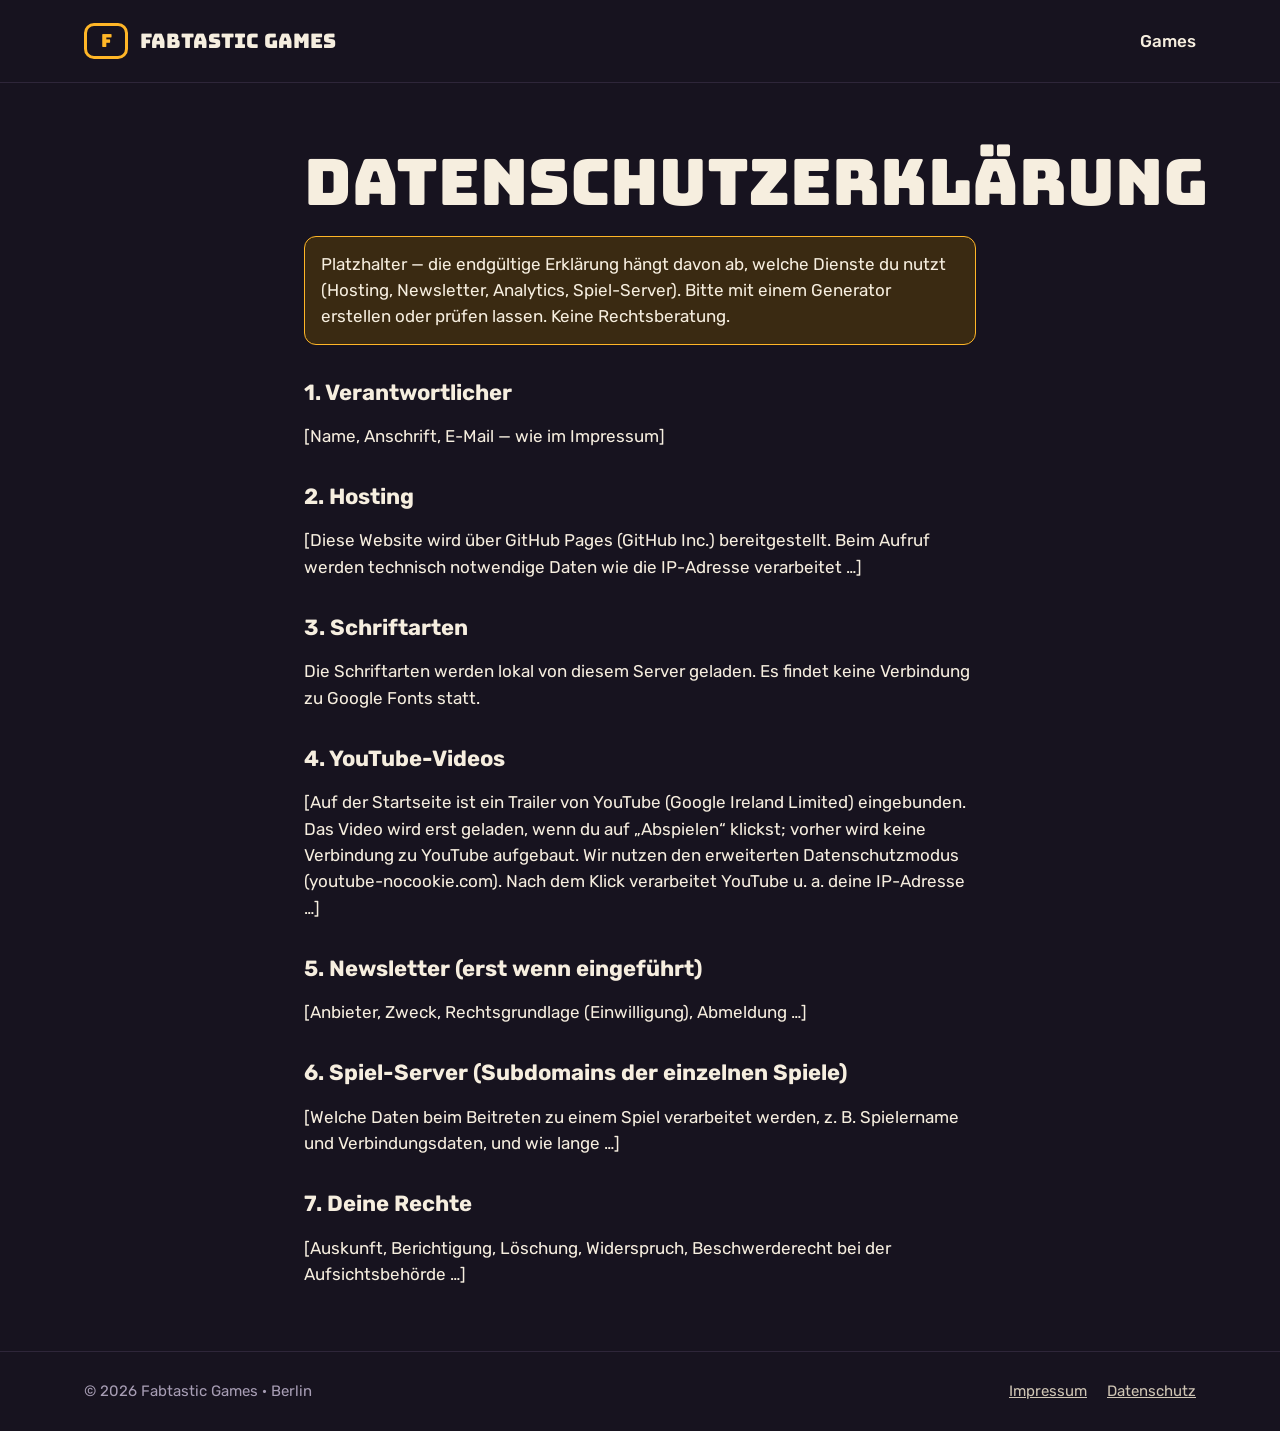
==== datenschutz.html @ beef201c "[WEBSITE] First version of the commercial website" ====
<!doctype html>
<html lang="de">
<head>
  <meta charset="utf-8">
  <meta name="viewport" content="width=device-width, initial-scale=1">
  <title>Datenschutz — Fabtastic Games</title>
  <meta name="robots" content="noindex">
  <link rel="icon" href="/assets/img/favicon.svg" type="image/svg+xml">
  <link rel="stylesheet" href="/assets/css/style.css">
</head>
<body>
<header class="site-header">
  <div class="wrap">
    <a class="brand" href="/">
      <span class="brand-mark" aria-hidden="true">F</span>
      <span class="brand-name">Fabtastic Games</span>
    </a>
    <nav class="nav" aria-label="Main">
      <a href="/#games">Games</a>
    </nav>
  </div>
</header>
<main id="main" class="wrap prose">
  <h1 class="display">Datenschutzerklärung</h1>
  <p class="todo">Platzhalter — die endgültige Erklärung hängt davon ab, welche Dienste du nutzt (Hosting, Newsletter, Analytics, Spiel-Server). Bitte mit einem Generator erstellen oder prüfen lassen. Keine Rechtsberatung.</p>
  <h2>1. Verantwortlicher</h2>
  <p>[Name, Anschrift, E-Mail — wie im Impressum]</p>
  <h2>2. Hosting</h2>
  <p>[Diese Website wird über GitHub Pages (GitHub Inc.) bereitgestellt. Beim Aufruf werden technisch notwendige Daten wie die IP-Adresse verarbeitet …]</p>
  <h2>3. Schriftarten</h2>
  <p>Die Schriftarten werden lokal von diesem Server geladen. Es findet keine Verbindung zu Google Fonts statt.</p>
  <h2>4. YouTube-Videos</h2>
  <p>[Auf der Startseite ist ein Trailer von YouTube (Google Ireland Limited) eingebunden. Das Video wird erst geladen, wenn du auf „Abspielen“ klickst; vorher wird keine Verbindung zu YouTube aufgebaut. Wir nutzen den erweiterten Datenschutzmodus (youtube-nocookie.com). Nach dem Klick verarbeitet YouTube u. a. deine IP-Adresse …]</p>
  <h2>5. Newsletter (erst wenn eingeführt)</h2>
  <p>[Anbieter, Zweck, Rechtsgrundlage (Einwilligung), Abmeldung …]</p>
  <h2>6. Spiel-Server (Subdomains der einzelnen Spiele)</h2>
  <p>[Welche Daten beim Beitreten zu einem Spiel verarbeitet werden, z. B. Spielername und Verbindungsdaten, und wie lange …]</p>
  <h2>7. Deine Rechte</h2>
  <p>[Auskunft, Berichtigung, Löschung, Widerspruch, Beschwerderecht bei der Aufsichtsbehörde …]</p>
</main>
<footer class="site-footer">
  <div class="wrap">
    <span>© 2026 Fabtastic Games · Berlin</span>
    <nav aria-label="Legal">
      <a href="/impressum.html">Impressum</a>
      <a href="/datenschutz.html">Datenschutz</a>
    </nav>
  </div>
</footer>
</body>
</html>
---- assets/css/style.css ----
/* Fabtastic Games — studio site styles */

/* Fonts are self-hosted (no Google Fonts requests, GDPR-friendly). Licences: assets/fonts/OFL-*.txt */
@font-face { font-family: "Bungee"; src: url("../fonts/bungee-latin-400-normal.woff2") format("woff2"); font-weight: 400; font-display: swap; }
@font-face { font-family: "Rubik"; src: url("../fonts/rubik-latin-400-normal.woff2") format("woff2"); font-weight: 400; font-display: swap; }
@font-face { font-family: "Rubik"; src: url("../fonts/rubik-latin-500-normal.woff2") format("woff2"); font-weight: 500; font-display: swap; }
@font-face { font-family: "Rubik"; src: url("../fonts/rubik-latin-700-normal.woff2") format("woff2"); font-weight: 700; font-display: swap; }

:root {
  --bg: #17131F;
  --bg-alt: #201A2B;
  --surface: #231D2E;
  --line: #2E2639;
  --line-strong: #4A3F57;
  --ink: #F6EEDF;
  --ink-soft: #CFC5B4;
  --ink-mute: #A79DB4;
  --accent: #FFB627;      /* change this one value to re-colour the whole site */
  --accent-hover: #FFD27A;
  --on-accent: #17131F;
  --radius: 18px;
  --display: "Bungee", "Arial Black", sans-serif;
  --body: "Rubik", system-ui, -apple-system, "Segoe UI", sans-serif;
}

*, *::before, *::after { box-sizing: border-box; }
html { scroll-behavior: smooth; }
@media (prefers-reduced-motion: reduce) { html { scroll-behavior: auto; } }

body {
  margin: 0;
  background: var(--bg);
  color: var(--ink);
  font-family: var(--body);
  font-size: 17px;
  line-height: 1.55;
}

img, video { max-width: 100%; height: auto; display: block; }
a { color: var(--accent); }
a:hover { color: var(--accent-hover); }
:focus-visible { outline: 3px solid var(--accent); outline-offset: 3px; border-radius: 6px; }

.wrap { max-width: 1160px; margin: 0 auto; padding: 0 24px; }
.band { background: var(--bg-alt); border-block: 1px solid var(--line); }
.section { padding-block: 72px; }
.stack { display: flex; flex-direction: column; gap: 14px; }

h1, h2, h3 { margin: 0; line-height: 1.1; }
.display { font-family: var(--display); font-weight: 400; }
h1.display { font-size: clamp(38px, 6vw, 64px); }
h2.display { font-size: clamp(28px, 3.5vw, 36px); }
p { margin: 0; }
.soft { color: var(--ink-soft); }
.eyebrow { font-weight: 700; letter-spacing: 2px; text-transform: uppercase; font-size: 14px; color: var(--accent); }

.skip { position: absolute; left: -999px; top: 8px; background: var(--accent); color: var(--on-accent); padding: 10px 14px; border-radius: 8px; z-index: 10; }
.skip:focus { left: 8px; }

/* Header */
.site-header { border-bottom: 1px solid var(--line); }
.site-header .wrap { display: flex; flex-wrap: wrap; align-items: center; justify-content: space-between; gap: 16px; padding-block: 18px; }
.brand { display: flex; align-items: center; gap: 12px; color: var(--ink); text-decoration: none; }
.brand:hover { color: var(--ink); }
.brand-mark { width: 44px; height: 36px; border: 3px solid var(--accent); border-radius: 10px; display: grid; place-items: center; font-family: var(--display); color: var(--accent); font-size: 18px; }
.brand-name { font-family: var(--display); font-size: 20px; }
.nav { display: flex; flex-wrap: wrap; align-items: center; gap: 8px 24px; font-weight: 500; }
.nav a:not(.btn) { color: var(--ink); text-decoration: none; padding: 10px 0; }
.nav a:not(.btn):hover { color: var(--accent); }

/* Buttons */
.btn { display: inline-flex; align-items: center; justify-content: center; min-height: 48px; padding: 12px 22px; border-radius: 12px; font-weight: 700; text-decoration: none; border: 2px solid transparent; font: inherit; font-weight: 700; cursor: pointer; }
.btn-primary { background: var(--accent); color: var(--on-accent); }
.btn-primary:hover { background: var(--accent-hover); color: var(--on-accent); }
.btn-ghost { border-color: var(--line-strong); color: var(--ink); background: transparent; }
.btn-ghost:hover { border-color: var(--accent); color: var(--ink); }
.btn-pill { border-radius: 999px; min-height: 44px; padding: 10px 18px; }
.btn-row { display: flex; flex-wrap: wrap; gap: 14px; }

/* Hero */
.hero { display: flex; flex-wrap: wrap; align-items: center; gap: 48px; padding-block: 72px 64px; }
.hero > * { flex: 1 1 420px; min-width: 0; }
.hero .lead { font-size: 19px; max-width: 520px; }

.tv { background: #0E0B14; border: 10px solid var(--line); border-radius: 28px; padding: 14px; box-shadow: 0 0 0 4px var(--bg), 0 0 0 6px var(--line); }
.tv-stand { width: 40%; height: 14px; margin: 0 auto; background: var(--line); border-radius: 0 0 12px 12px; }
.screen { aspect-ratio: 16 / 9; border-radius: 16px; overflow: hidden; position: relative; }
.screen video, .screen img { width: 100%; height: 100%; object-fit: cover; }

/* Click-to-load YouTube trailer */
.yt-facade { position: relative; color: var(--ink); text-decoration: none; }
.yt-facade picture, .yt-facade img { width: 100%; height: 100%; object-fit: cover; display: block; }
.yt-play { position: absolute; left: 50%; bottom: 9%; transform: translateX(-50%); display: inline-flex; align-items: center; gap: 10px;
  background: var(--accent); color: var(--on-accent); font-weight: 700; padding: 10px 18px 10px 14px; border-radius: 999px; white-space: nowrap;
  box-shadow: 0 4px 16px rgba(0,0,0,.4); }
@media (max-width: 480px) { .yt-play { font-size: 14px; padding: 8px 14px 8px 10px; gap: 6px; bottom: 7%; } .hide-sm { display: none; } }
.yt-facade:hover .yt-play { background: var(--accent-hover); }
.yt-frame { width: 100%; height: 100%; border: 0; display: block; }

/* Placeholders — replace with real images/video */
.placeholder { display: grid; place-items: center; text-align: center; padding: 16px; color: var(--ink-mute); font-weight: 500;
  background: repeating-linear-gradient(0deg, #1F1A29 0 3px, #241E30 3px 6px); }
.placeholder.diag { background: repeating-linear-gradient(135deg, #2A2236 0 14px, #2F2640 14px 28px); }

/* Steps */
.grid { display: grid; gap: 20px; grid-template-columns: repeat(auto-fit, minmax(260px, 1fr)); }
.card { background: var(--surface); border: 1px solid #3A3047; border-radius: var(--radius); }
.step { background: var(--bg); border: 1px solid var(--line); border-radius: var(--radius); padding: 24px; display: flex; flex-direction: column; gap: 10px; }
.step-num { font-family: var(--display); font-size: 34px; color: var(--accent); line-height: 1; }
.step h3 { font-size: 20px; }

/* Featured game */
.feature { display: flex; flex-wrap: wrap; overflow: hidden; border-radius: 24px; }
.feature-media { flex: 1 1 420px; min-width: 0; min-height: 300px; display: block; }
.feature-media img { width: 100%; height: 100%; object-fit: cover; }
.feature-body { flex: 1 1 380px; min-width: 0; padding: 36px; display: flex; flex-direction: column; gap: 16px; }
.feature-body h3 { font-family: var(--display); font-weight: 400; font-size: 34px; }

.tags { display: flex; flex-wrap: wrap; gap: 8px; }
.tag { font-size: 13px; padding: 4px 12px; border-radius: 999px; border: 1px solid var(--line-strong); color: #E4DACA; }
.tag-accent { background: var(--accent); border-color: var(--accent); color: var(--on-accent); font-weight: 700; }
.tag-outline { border-color: var(--accent); color: var(--accent); font-weight: 700; }

/* Coming next */
.next-card { display: flex; flex-direction: column; overflow: hidden; }
.next-card .placeholder { aspect-ratio: 16 / 9; }
.media-16x9 { display: block; aspect-ratio: 16 / 9; overflow: hidden; }
.media-16x9 img { width: 100%; height: 100%; object-fit: cover; }
.next-card .body { padding: 24px; display: flex; flex-direction: column; gap: 10px; }
.next-card h3 { font-family: var(--display); font-weight: 400; font-size: 22px; }

/* Newsletter */
.signup { border: 3px solid var(--accent); border-radius: 28px; padding: clamp(24px, 4vw, 40px); display: flex; flex-wrap: wrap; align-items: center; gap: 28px; }
.signup > * { flex: 1 1 340px; min-width: 0; }
.signup form { display: flex; flex-wrap: wrap; gap: 12px; align-items: end; }
.field { flex: 1 1 220px; min-width: 0; display: flex; flex-direction: column; gap: 6px; }
.field label { font-weight: 500; font-size: 15px; }
.field input { background: #0E0B14; border: 2px solid var(--line-strong); border-radius: 12px; color: var(--ink); font: inherit; padding: 12px 14px; min-height: 48px; }
.field input:focus { border-color: var(--accent); outline: none; }

.info-card { padding: 30px; display: flex; flex-direction: column; gap: 12px; }
.info-card h2 { font-family: var(--display); font-weight: 400; font-size: 24px; }

/* Footer */
.site-footer { border-top: 1px solid var(--line); font-size: 15px; color: var(--ink-mute); }
.site-footer .wrap { display: flex; flex-wrap: wrap; justify-content: space-between; gap: 16px; padding-block: 28px; }
.site-footer nav { display: flex; flex-wrap: wrap; gap: 6px 20px; }
.site-footer a { color: var(--ink-soft); }

/* Simple text pages (Impressum, Datenschutz, 404) */
.prose { max-width: 720px; padding-block: 64px; display: flex; flex-direction: column; gap: 18px; }
.prose h2 { font-size: 22px; margin-top: 18px; }
.todo { background: #3A2A12; border: 1px solid var(--accent); border-radius: 12px; padding: 14px 16px; color: var(--ink); }
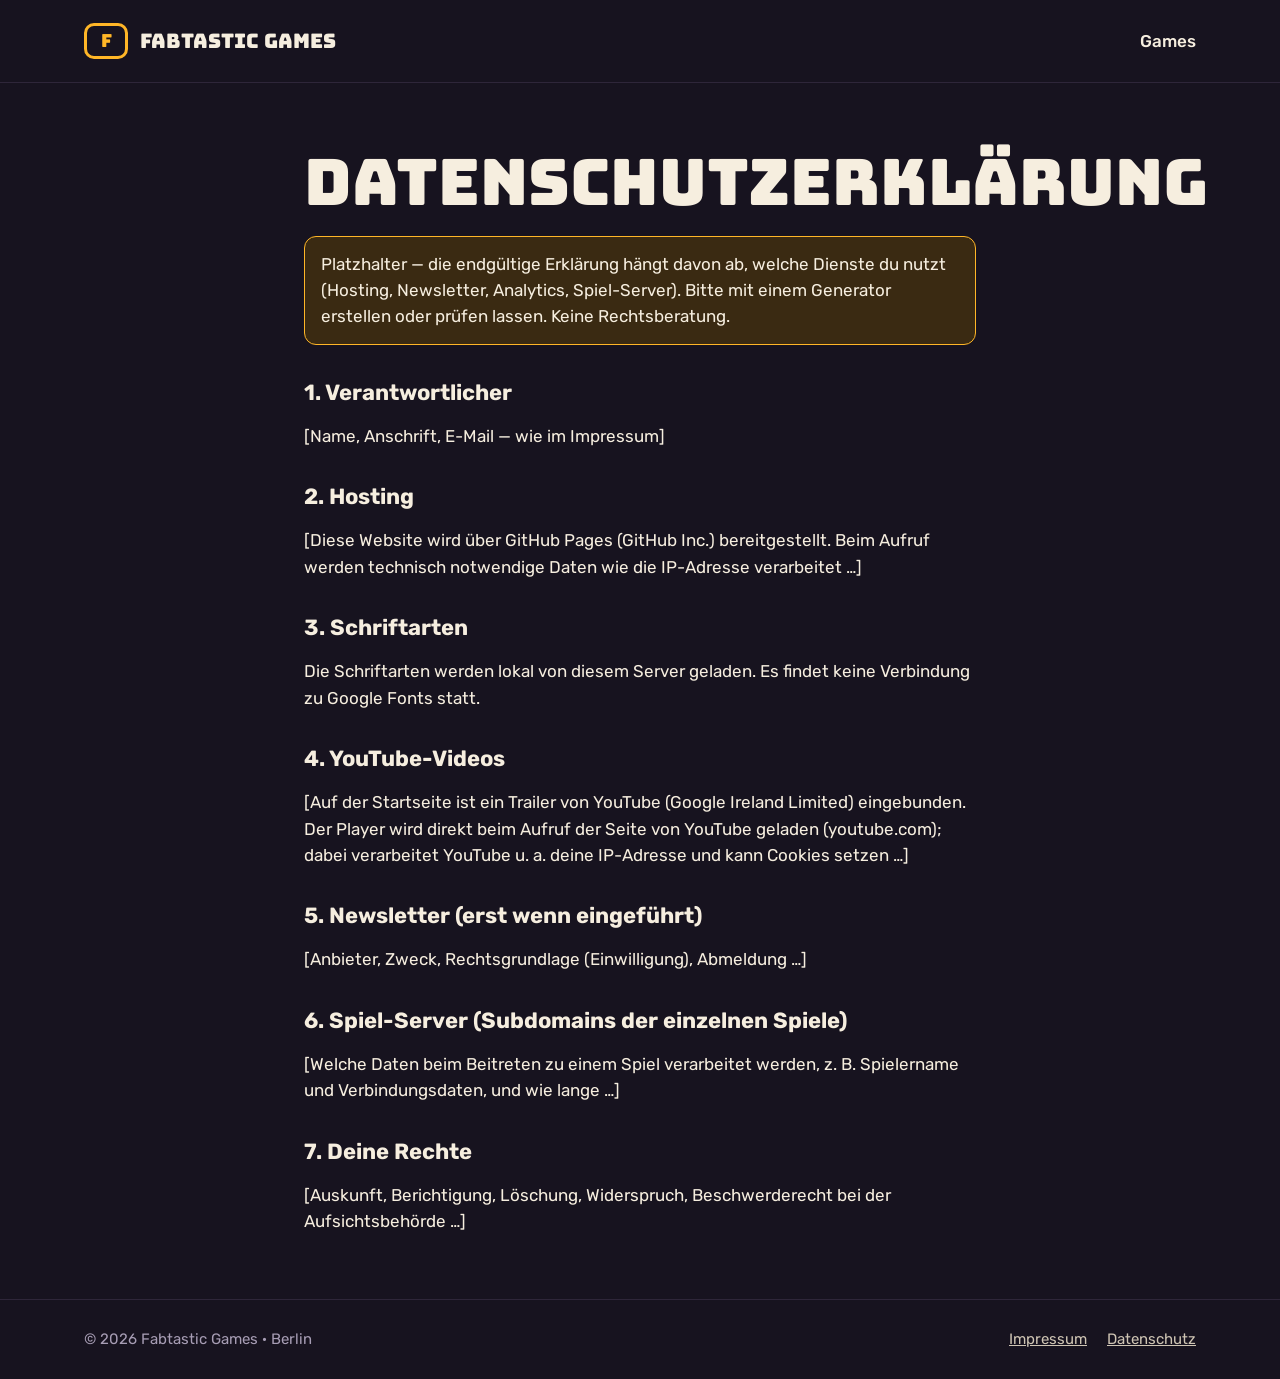
==== commit a94d1d28: "[FIX] Trailer for the game" ====
--- a/datenschutz.html
+++ b/datenschutz.html
@@ -30,7 +30,7 @@
   <h2>3. Schriftarten</h2>
   <p>Die Schriftarten werden lokal von diesem Server geladen. Es findet keine Verbindung zu Google Fonts statt.</p>
   <h2>4. YouTube-Videos</h2>
-  <p>[Auf der Startseite ist ein Trailer von YouTube (Google Ireland Limited) eingebunden. Das Video wird erst geladen, wenn du auf „Abspielen“ klickst; vorher wird keine Verbindung zu YouTube aufgebaut. Wir nutzen den erweiterten Datenschutzmodus (youtube-nocookie.com). Nach dem Klick verarbeitet YouTube u. a. deine IP-Adresse …]</p>
+  <p>[Auf der Startseite ist ein Trailer von YouTube (Google Ireland Limited) eingebunden. Der Player wird direkt beim Aufruf der Seite von YouTube geladen (youtube.com); dabei verarbeitet YouTube u. a. deine IP-Adresse und kann Cookies setzen …]</p>
   <h2>5. Newsletter (erst wenn eingeführt)</h2>
   <p>[Anbieter, Zweck, Rechtsgrundlage (Einwilligung), Abmeldung …]</p>
   <h2>6. Spiel-Server (Subdomains der einzelnen Spiele)</h2>
--- a/assets/css/style.css
+++ b/assets/css/style.css
@@ -87,14 +87,7 @@
 .screen { aspect-ratio: 16 / 9; border-radius: 16px; overflow: hidden; position: relative; }
 .screen video, .screen img { width: 100%; height: 100%; object-fit: cover; }
 
-/* Click-to-load YouTube trailer */
-.yt-facade { position: relative; color: var(--ink); text-decoration: none; }
-.yt-facade picture, .yt-facade img { width: 100%; height: 100%; object-fit: cover; display: block; }
-.yt-play { position: absolute; left: 50%; bottom: 9%; transform: translateX(-50%); display: inline-flex; align-items: center; gap: 10px;
-  background: var(--accent); color: var(--on-accent); font-weight: 700; padding: 10px 18px 10px 14px; border-radius: 999px; white-space: nowrap;
-  box-shadow: 0 4px 16px rgba(0,0,0,.4); }
-@media (max-width: 480px) { .yt-play { font-size: 14px; padding: 8px 14px 8px 10px; gap: 6px; bottom: 7%; } .hide-sm { display: none; } }
-.yt-facade:hover .yt-play { background: var(--accent-hover); }
+/* YouTube trailer */
 .yt-frame { width: 100%; height: 100%; border: 0; display: block; }
 
 /* Placeholders — replace with real images/video */
